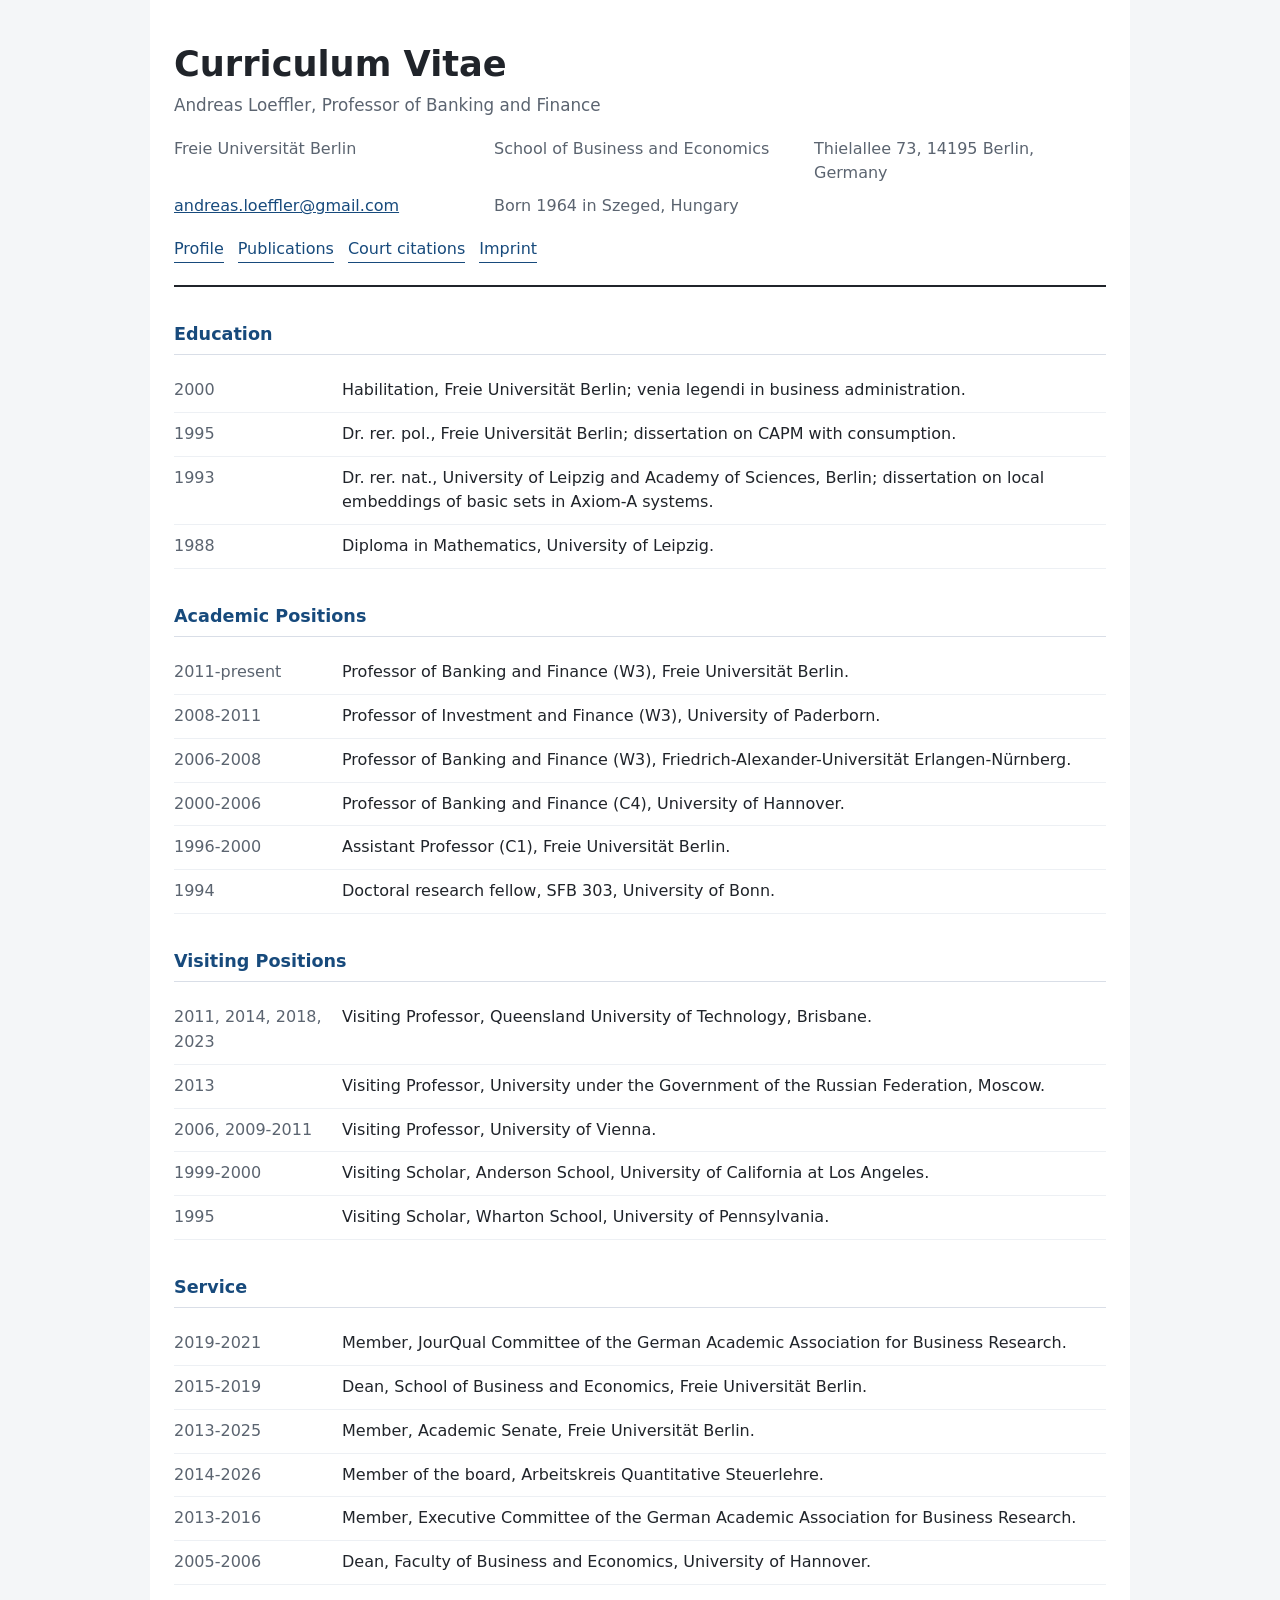
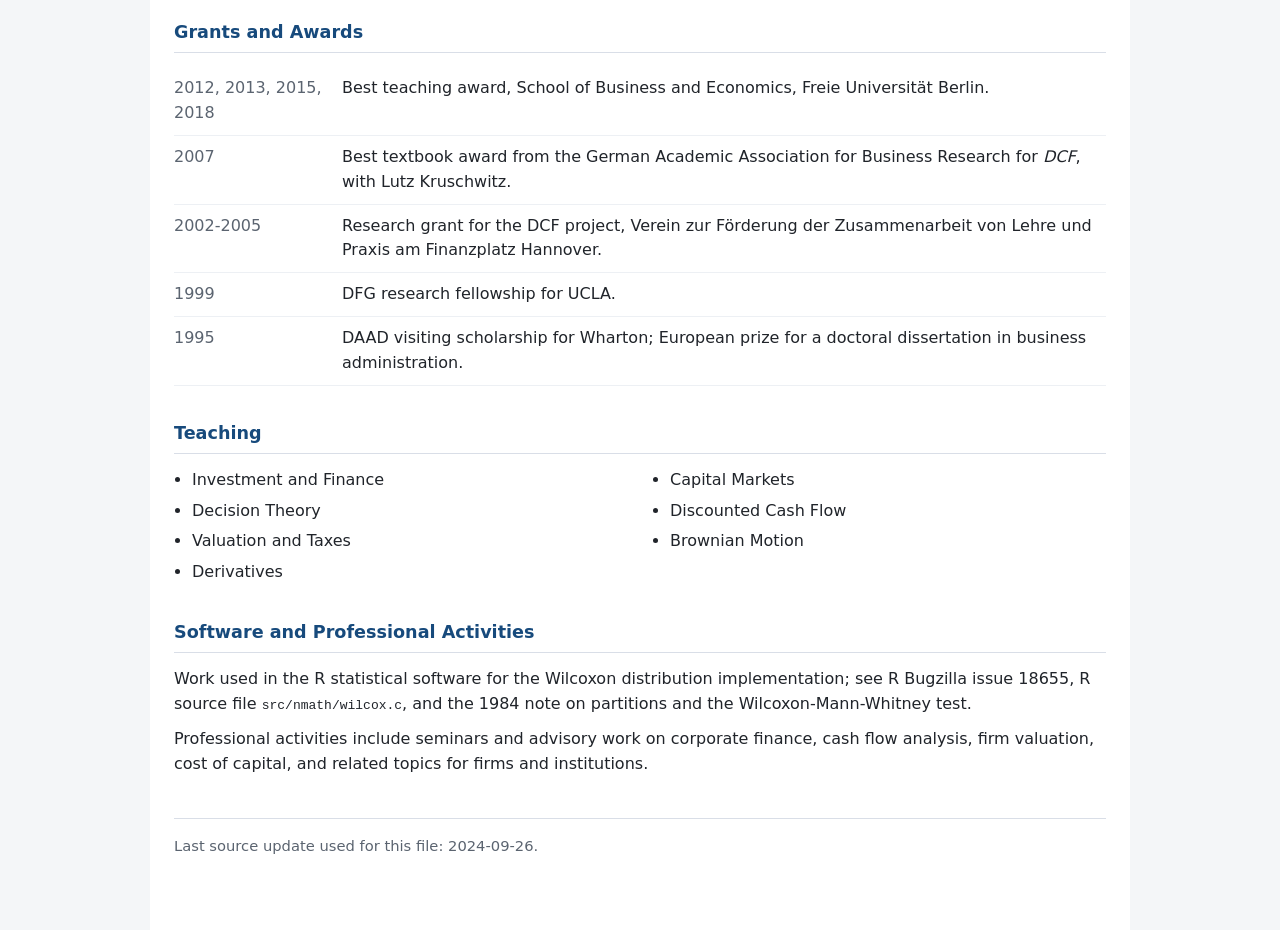
==== cv/index.html @ f2a414c2 "Add formatted CV page" ====
<!doctype html>
<html lang="en">
<head>
  <meta charset="utf-8">
  <meta name="viewport" content="width=device-width, initial-scale=1">
  <title>Curriculum Vitae | Andreas Loeffler</title>
  <style>
    :root {
      color-scheme: light;
      --ink: #20242a;
      --muted: #5b6470;
      --line: #d9dee7;
      --paper: #ffffff;
      --bg: #f4f6f8;
      --accent: #174a7c;
    }

    * {
      box-sizing: border-box;
    }

    body {
      margin: 0;
      font-family: system-ui, -apple-system, BlinkMacSystemFont, "Segoe UI", sans-serif;
      line-height: 1.55;
      color: var(--ink);
      background: var(--bg);
    }

    main {
      max-width: 980px;
      margin: 0 auto;
      padding: 44px 24px 72px;
      background: var(--paper);
      min-height: 100vh;
    }

    header {
      border-bottom: 2px solid var(--ink);
      padding-bottom: 22px;
      margin-bottom: 30px;
    }

    h1 {
      font-size: 2.2rem;
      line-height: 1.15;
      margin: 0 0 8px;
      letter-spacing: 0;
    }

    h2 {
      font-size: 1.1rem;
      margin: 34px 0 14px;
      color: var(--accent);
      border-bottom: 1px solid var(--line);
      padding-bottom: 6px;
      letter-spacing: 0;
    }

    p {
      margin: 0 0 10px;
    }

    a {
      color: var(--accent);
    }

    .subtitle {
      color: var(--muted);
      font-size: 1.05rem;
    }

    .meta {
      display: grid;
      grid-template-columns: repeat(auto-fit, minmax(220px, 1fr));
      gap: 8px 28px;
      margin-top: 18px;
      color: var(--muted);
    }

    .section-list {
      list-style: none;
      padding: 0;
      margin: 0;
    }

    .section-list li {
      display: grid;
      grid-template-columns: 150px 1fr;
      gap: 18px;
      padding: 9px 0;
      border-bottom: 1px solid #edf0f4;
    }

    .year {
      color: var(--muted);
      font-variant-numeric: tabular-nums;
    }

    .compact-list {
      columns: 2;
      column-gap: 42px;
      padding-left: 18px;
      margin: 0;
    }

    .compact-list li {
      break-inside: avoid;
      margin-bottom: 6px;
    }

    .top-links {
      display: flex;
      flex-wrap: wrap;
      gap: 14px;
      margin-top: 18px;
    }

    .top-links a {
      text-decoration: none;
      border-bottom: 1px solid currentColor;
    }

    footer {
      margin-top: 42px;
      padding-top: 16px;
      border-top: 1px solid var(--line);
      color: var(--muted);
      font-size: 0.92rem;
    }

    @media (max-width: 640px) {
      main {
        padding: 30px 18px 54px;
      }

      .section-list li {
        grid-template-columns: 1fr;
        gap: 2px;
      }

      .compact-list {
        columns: 1;
      }
    }
  </style>
</head>
<body>
  <main>
    <header>
      <h1>Curriculum Vitae</h1>
      <p class="subtitle">Andreas Loeffler, Professor of Banking and Finance</p>
      <div class="meta">
        <div>Freie Universität Berlin</div>
        <div>School of Business and Economics</div>
        <div>Thielallee 73, 14195 Berlin, Germany</div>
        <div><a href="mailto:andreas.loeffler@gmail.com">andreas.loeffler@gmail.com</a></div>
        <div>Born 1964 in Szeged, Hungary</div>
      </div>
      <nav class="top-links" aria-label="Profile navigation">
        <a href="../">Profile</a>
        <a href="../publications/publications.md">Publications</a>
        <a href="../publications/court-citations.md">Court citations</a>
        <a href="../#imprint">Imprint</a>
      </nav>
    </header>

    <section>
      <h2>Education</h2>
      <ul class="section-list">
        <li><span class="year">2000</span><span>Habilitation, Freie Universität Berlin; venia legendi in business administration.</span></li>
        <li><span class="year">1995</span><span>Dr. rer. pol., Freie Universität Berlin; dissertation on CAPM with consumption.</span></li>
        <li><span class="year">1993</span><span>Dr. rer. nat., University of Leipzig and Academy of Sciences, Berlin; dissertation on local embeddings of basic sets in Axiom-A systems.</span></li>
        <li><span class="year">1988</span><span>Diploma in Mathematics, University of Leipzig.</span></li>
      </ul>
    </section>

    <section>
      <h2>Academic Positions</h2>
      <ul class="section-list">
        <li><span class="year">2011-present</span><span>Professor of Banking and Finance (W3), Freie Universität Berlin.</span></li>
        <li><span class="year">2008-2011</span><span>Professor of Investment and Finance (W3), University of Paderborn.</span></li>
        <li><span class="year">2006-2008</span><span>Professor of Banking and Finance (W3), Friedrich-Alexander-Universität Erlangen-Nürnberg.</span></li>
        <li><span class="year">2000-2006</span><span>Professor of Banking and Finance (C4), University of Hannover.</span></li>
        <li><span class="year">1996-2000</span><span>Assistant Professor (C1), Freie Universität Berlin.</span></li>
        <li><span class="year">1994</span><span>Doctoral research fellow, SFB 303, University of Bonn.</span></li>
      </ul>
    </section>

    <section>
      <h2>Visiting Positions</h2>
      <ul class="section-list">
        <li><span class="year">2011, 2014, 2018, 2023</span><span>Visiting Professor, Queensland University of Technology, Brisbane.</span></li>
        <li><span class="year">2013</span><span>Visiting Professor, University under the Government of the Russian Federation, Moscow.</span></li>
        <li><span class="year">2006, 2009-2011</span><span>Visiting Professor, University of Vienna.</span></li>
        <li><span class="year">1999-2000</span><span>Visiting Scholar, Anderson School, University of California at Los Angeles.</span></li>
        <li><span class="year">1995</span><span>Visiting Scholar, Wharton School, University of Pennsylvania.</span></li>
      </ul>
    </section>

    <section>
      <h2>Service</h2>
      <ul class="section-list">
        <li><span class="year">2019-2021</span><span>Member, JourQual Committee of the German Academic Association for Business Research.</span></li>
        <li><span class="year">2015-2019</span><span>Dean, School of Business and Economics, Freie Universität Berlin.</span></li>
        <li><span class="year">2013-2025</span><span>Member, Academic Senate, Freie Universität Berlin.</span></li>
        <li><span class="year">2014-2026</span><span>Member of the board, Arbeitskreis Quantitative Steuerlehre.</span></li>
        <li><span class="year">2013-2016</span><span>Member, Executive Committee of the German Academic Association for Business Research.</span></li>
        <li><span class="year">2005-2006</span><span>Dean, Faculty of Business and Economics, University of Hannover.</span></li>
      </ul>
    </section>

    <section>
      <h2>Grants and Awards</h2>
      <ul class="section-list">
        <li><span class="year">2012, 2013, 2015, 2018</span><span>Best teaching award, School of Business and Economics, Freie Universität Berlin.</span></li>
        <li><span class="year">2007</span><span>Best textbook award from the German Academic Association for Business Research for <em>DCF</em>, with Lutz Kruschwitz.</span></li>
        <li><span class="year">2002-2005</span><span>Research grant for the DCF project, Verein zur Förderung der Zusammenarbeit von Lehre und Praxis am Finanzplatz Hannover.</span></li>
        <li><span class="year">1999</span><span>DFG research fellowship for UCLA.</span></li>
        <li><span class="year">1995</span><span>DAAD visiting scholarship for Wharton; European prize for a doctoral dissertation in business administration.</span></li>
      </ul>
    </section>

    <section>
      <h2>Teaching</h2>
      <ul class="compact-list">
        <li>Investment and Finance</li>
        <li>Decision Theory</li>
        <li>Valuation and Taxes</li>
        <li>Derivatives</li>
        <li>Capital Markets</li>
        <li>Discounted Cash Flow</li>
        <li>Brownian Motion</li>
      </ul>
    </section>

    <section>
      <h2>Software and Professional Activities</h2>
      <p>Work used in the R statistical software for the Wilcoxon distribution implementation; see R Bugzilla issue 18655, R source file <code>src/nmath/wilcox.c</code>, and the 1984 note on partitions and the Wilcoxon-Mann-Whitney test.</p>
      <p>Professional activities include seminars and advisory work on corporate finance, cash flow analysis, firm valuation, cost of capital, and related topics for firms and institutions.</p>
    </section>

    <footer>
      Last source update used for this file: 2024-09-26.
    </footer>
  </main>
</body>
</html>
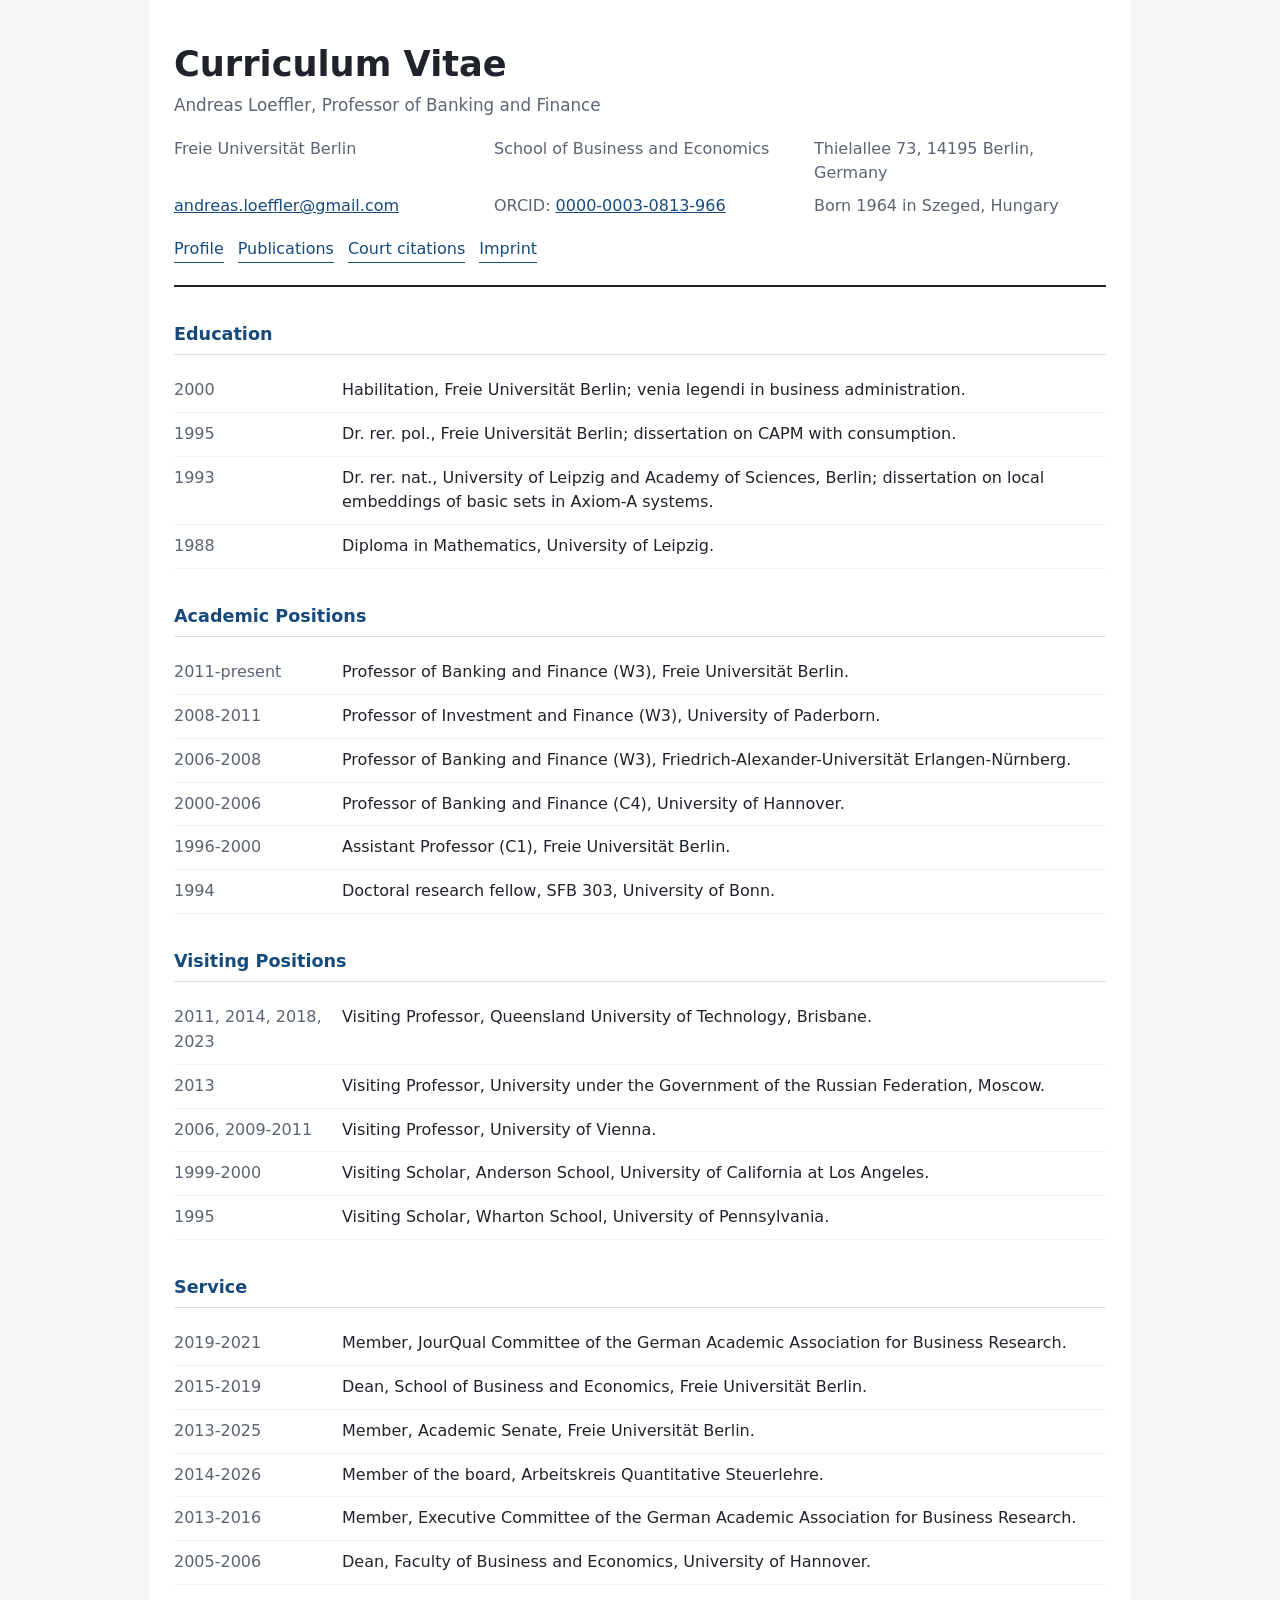
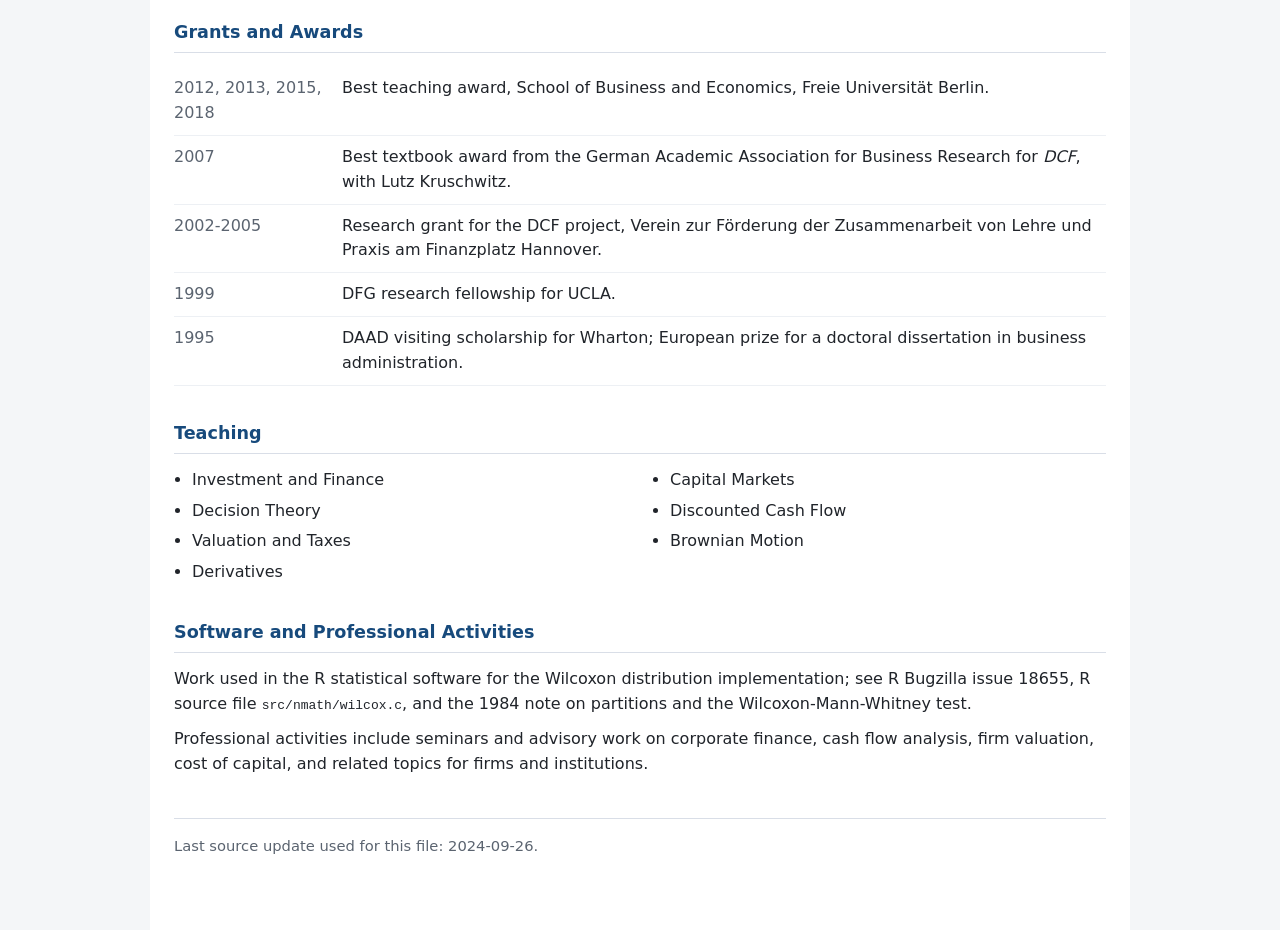
==== commit ec6aa1b5: "Add ORCID to CV" ====
--- a/cv/index.html
+++ b/cv/index.html
@@ -155,6 +155,7 @@
         <div>School of Business and Economics</div>
         <div>Thielallee 73, 14195 Berlin, Germany</div>
         <div><a href="mailto:andreas.loeffler@gmail.com">andreas.loeffler@gmail.com</a></div>
+        <div>ORCID: <a href="https://orcid.org/0000-0003-0813-966">0000-0003-0813-966</a></div>
         <div>Born 1964 in Szeged, Hungary</div>
       </div>
       <nav class="top-links" aria-label="Profile navigation">
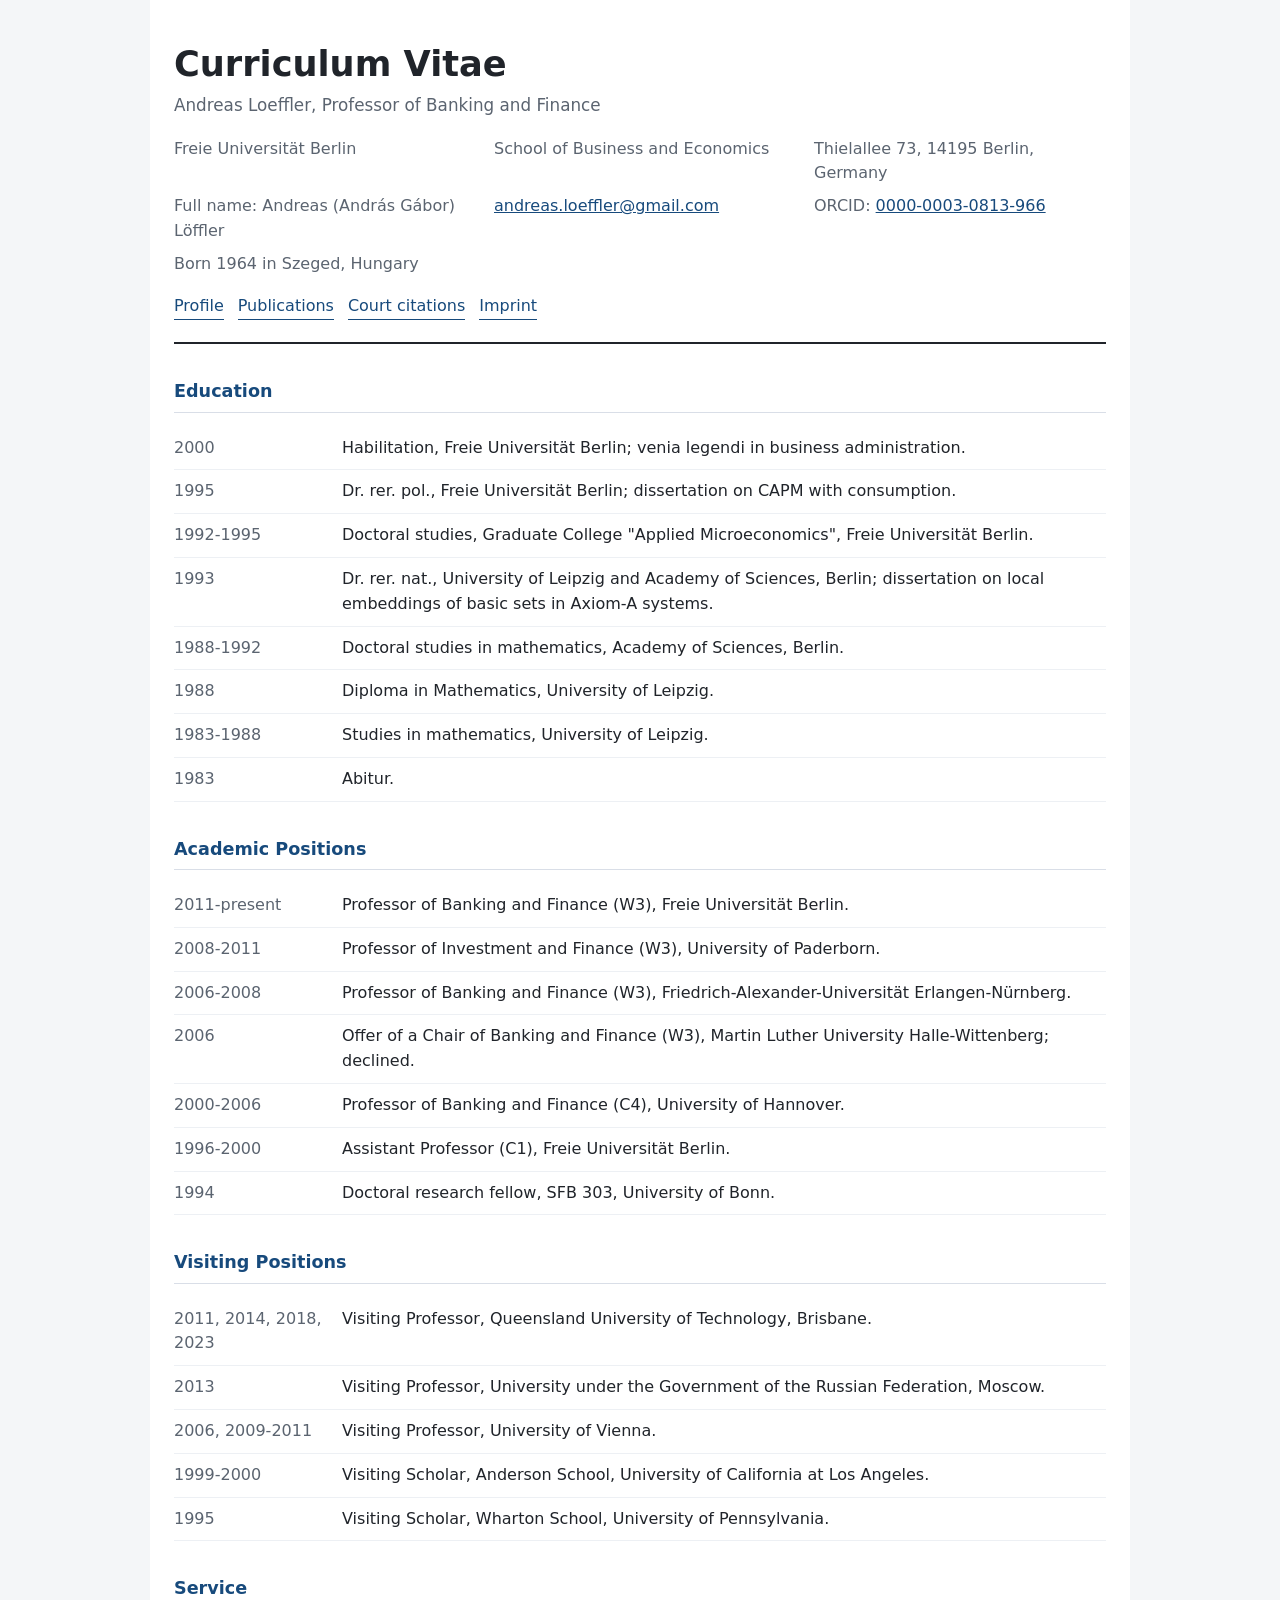
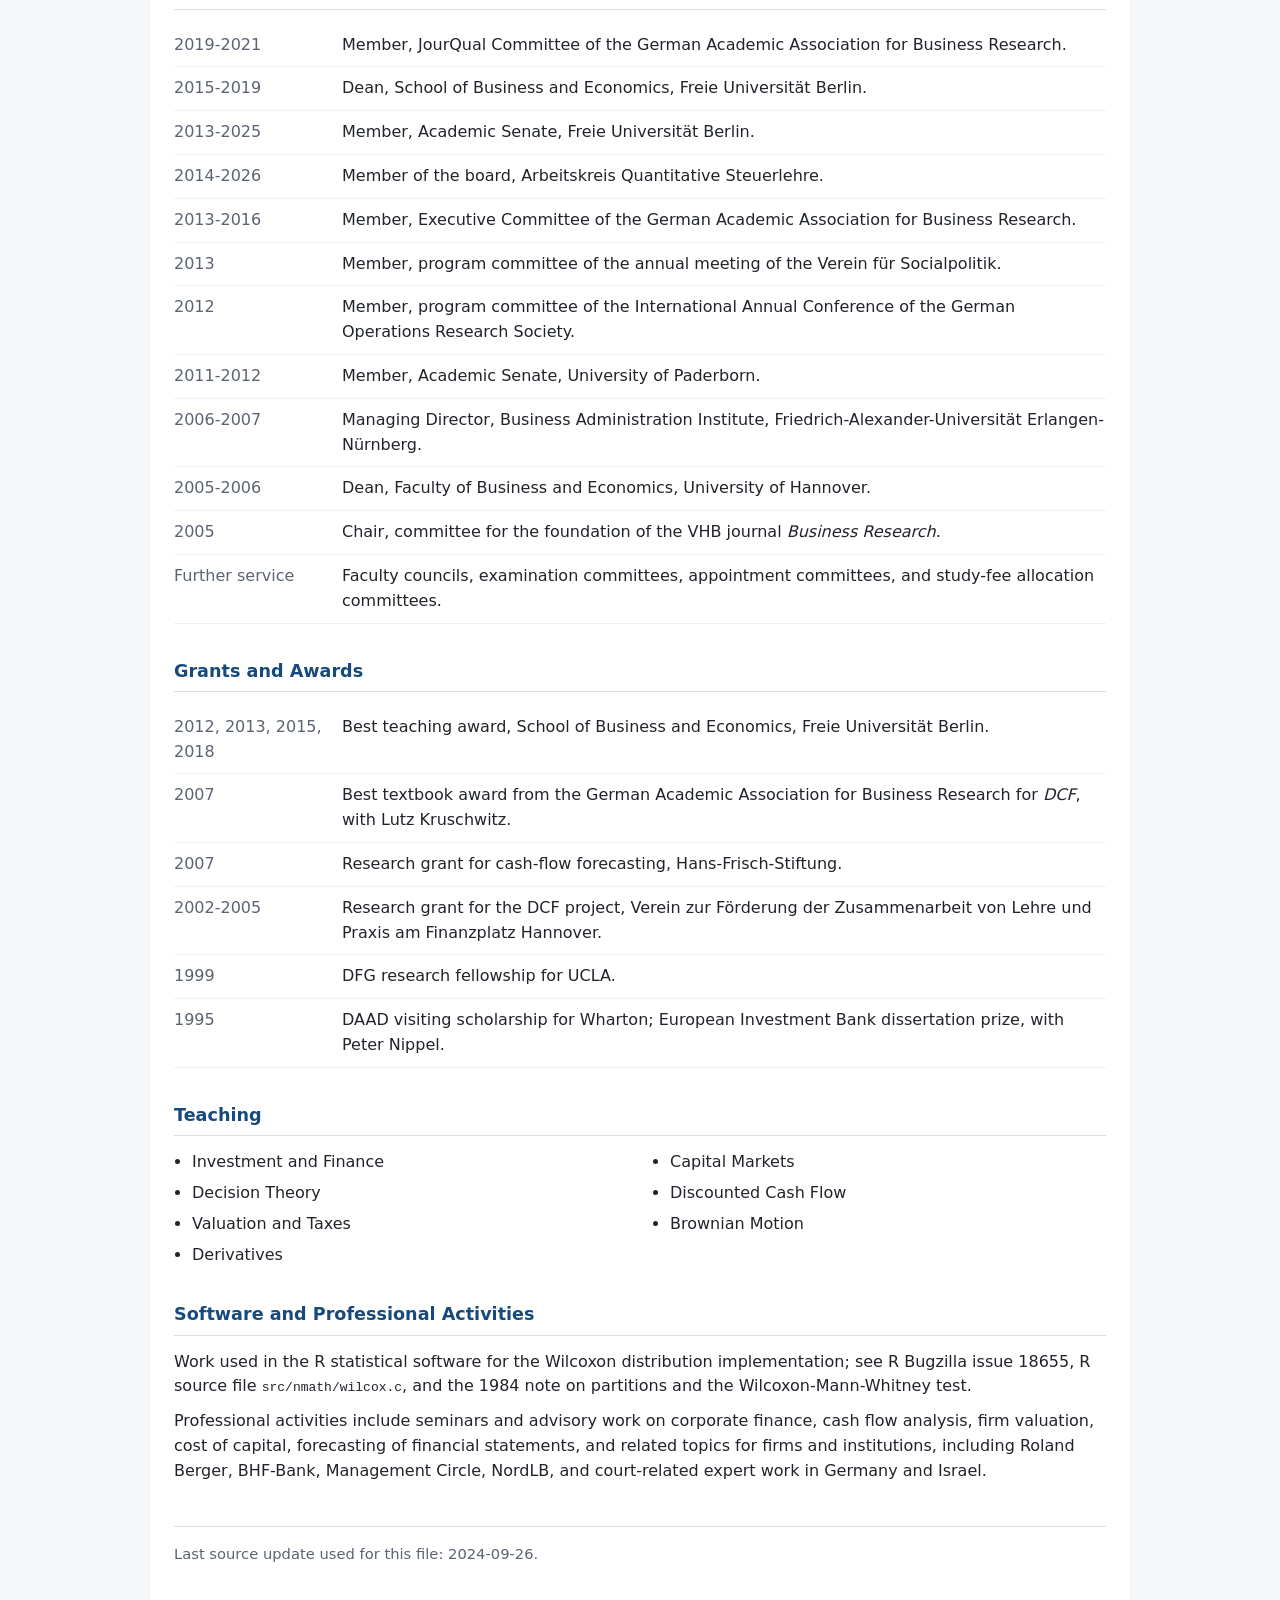
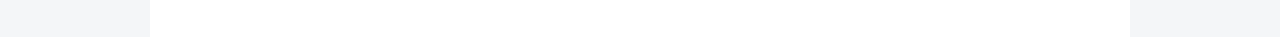
==== commit b93195fe: "Supplement CV from Word source" ====
--- a/cv/index.html
+++ b/cv/index.html
@@ -154,14 +154,15 @@
         <div>Freie Universität Berlin</div>
         <div>School of Business and Economics</div>
         <div>Thielallee 73, 14195 Berlin, Germany</div>
+        <div>Full name: Andreas (András Gábor) Löffler</div>
         <div><a href="mailto:andreas.loeffler@gmail.com">andreas.loeffler@gmail.com</a></div>
         <div>ORCID: <a href="https://orcid.org/0000-0003-0813-966">0000-0003-0813-966</a></div>
         <div>Born 1964 in Szeged, Hungary</div>
       </div>
       <nav class="top-links" aria-label="Profile navigation">
         <a href="../">Profile</a>
-        <a href="../publications/publications.md">Publications</a>
-        <a href="../publications/court-citations.md">Court citations</a>
+        <a href="../publications/">Publications</a>
+        <a href="../publications/court-citations/">Court citations</a>
         <a href="../#imprint">Imprint</a>
       </nav>
     </header>
@@ -171,8 +172,12 @@
       <ul class="section-list">
         <li><span class="year">2000</span><span>Habilitation, Freie Universität Berlin; venia legendi in business administration.</span></li>
         <li><span class="year">1995</span><span>Dr. rer. pol., Freie Universität Berlin; dissertation on CAPM with consumption.</span></li>
+        <li><span class="year">1992-1995</span><span>Doctoral studies, Graduate College "Applied Microeconomics", Freie Universität Berlin.</span></li>
         <li><span class="year">1993</span><span>Dr. rer. nat., University of Leipzig and Academy of Sciences, Berlin; dissertation on local embeddings of basic sets in Axiom-A systems.</span></li>
+        <li><span class="year">1988-1992</span><span>Doctoral studies in mathematics, Academy of Sciences, Berlin.</span></li>
         <li><span class="year">1988</span><span>Diploma in Mathematics, University of Leipzig.</span></li>
+        <li><span class="year">1983-1988</span><span>Studies in mathematics, University of Leipzig.</span></li>
+        <li><span class="year">1983</span><span>Abitur.</span></li>
       </ul>
     </section>
 
@@ -182,6 +187,7 @@
         <li><span class="year">2011-present</span><span>Professor of Banking and Finance (W3), Freie Universität Berlin.</span></li>
         <li><span class="year">2008-2011</span><span>Professor of Investment and Finance (W3), University of Paderborn.</span></li>
         <li><span class="year">2006-2008</span><span>Professor of Banking and Finance (W3), Friedrich-Alexander-Universität Erlangen-Nürnberg.</span></li>
+        <li><span class="year">2006</span><span>Offer of a Chair of Banking and Finance (W3), Martin Luther University Halle-Wittenberg; declined.</span></li>
         <li><span class="year">2000-2006</span><span>Professor of Banking and Finance (C4), University of Hannover.</span></li>
         <li><span class="year">1996-2000</span><span>Assistant Professor (C1), Freie Universität Berlin.</span></li>
         <li><span class="year">1994</span><span>Doctoral research fellow, SFB 303, University of Bonn.</span></li>
@@ -207,7 +213,13 @@
         <li><span class="year">2013-2025</span><span>Member, Academic Senate, Freie Universität Berlin.</span></li>
         <li><span class="year">2014-2026</span><span>Member of the board, Arbeitskreis Quantitative Steuerlehre.</span></li>
         <li><span class="year">2013-2016</span><span>Member, Executive Committee of the German Academic Association for Business Research.</span></li>
+        <li><span class="year">2013</span><span>Member, program committee of the annual meeting of the Verein für Socialpolitik.</span></li>
+        <li><span class="year">2012</span><span>Member, program committee of the International Annual Conference of the German Operations Research Society.</span></li>
+        <li><span class="year">2011-2012</span><span>Member, Academic Senate, University of Paderborn.</span></li>
+        <li><span class="year">2006-2007</span><span>Managing Director, Business Administration Institute, Friedrich-Alexander-Universität Erlangen-Nürnberg.</span></li>
         <li><span class="year">2005-2006</span><span>Dean, Faculty of Business and Economics, University of Hannover.</span></li>
+        <li><span class="year">2005</span><span>Chair, committee for the foundation of the VHB journal <em>Business Research</em>.</span></li>
+        <li><span class="year">Further service</span><span>Faculty councils, examination committees, appointment committees, and study-fee allocation committees.</span></li>
       </ul>
     </section>
 
@@ -216,9 +228,10 @@
       <ul class="section-list">
         <li><span class="year">2012, 2013, 2015, 2018</span><span>Best teaching award, School of Business and Economics, Freie Universität Berlin.</span></li>
         <li><span class="year">2007</span><span>Best textbook award from the German Academic Association for Business Research for <em>DCF</em>, with Lutz Kruschwitz.</span></li>
+        <li><span class="year">2007</span><span>Research grant for cash-flow forecasting, Hans-Frisch-Stiftung.</span></li>
         <li><span class="year">2002-2005</span><span>Research grant for the DCF project, Verein zur Förderung der Zusammenarbeit von Lehre und Praxis am Finanzplatz Hannover.</span></li>
         <li><span class="year">1999</span><span>DFG research fellowship for UCLA.</span></li>
-        <li><span class="year">1995</span><span>DAAD visiting scholarship for Wharton; European prize for a doctoral dissertation in business administration.</span></li>
+        <li><span class="year">1995</span><span>DAAD visiting scholarship for Wharton; European Investment Bank dissertation prize, with Peter Nippel.</span></li>
       </ul>
     </section>
 
@@ -238,7 +251,7 @@
     <section>
       <h2>Software and Professional Activities</h2>
       <p>Work used in the R statistical software for the Wilcoxon distribution implementation; see R Bugzilla issue 18655, R source file <code>src/nmath/wilcox.c</code>, and the 1984 note on partitions and the Wilcoxon-Mann-Whitney test.</p>
-      <p>Professional activities include seminars and advisory work on corporate finance, cash flow analysis, firm valuation, cost of capital, and related topics for firms and institutions.</p>
+      <p>Professional activities include seminars and advisory work on corporate finance, cash flow analysis, firm valuation, cost of capital, forecasting of financial statements, and related topics for firms and institutions, including Roland Berger, BHF-Bank, Management Circle, NordLB, and court-related expert work in Germany and Israel.</p>
     </section>
 
     <footer>
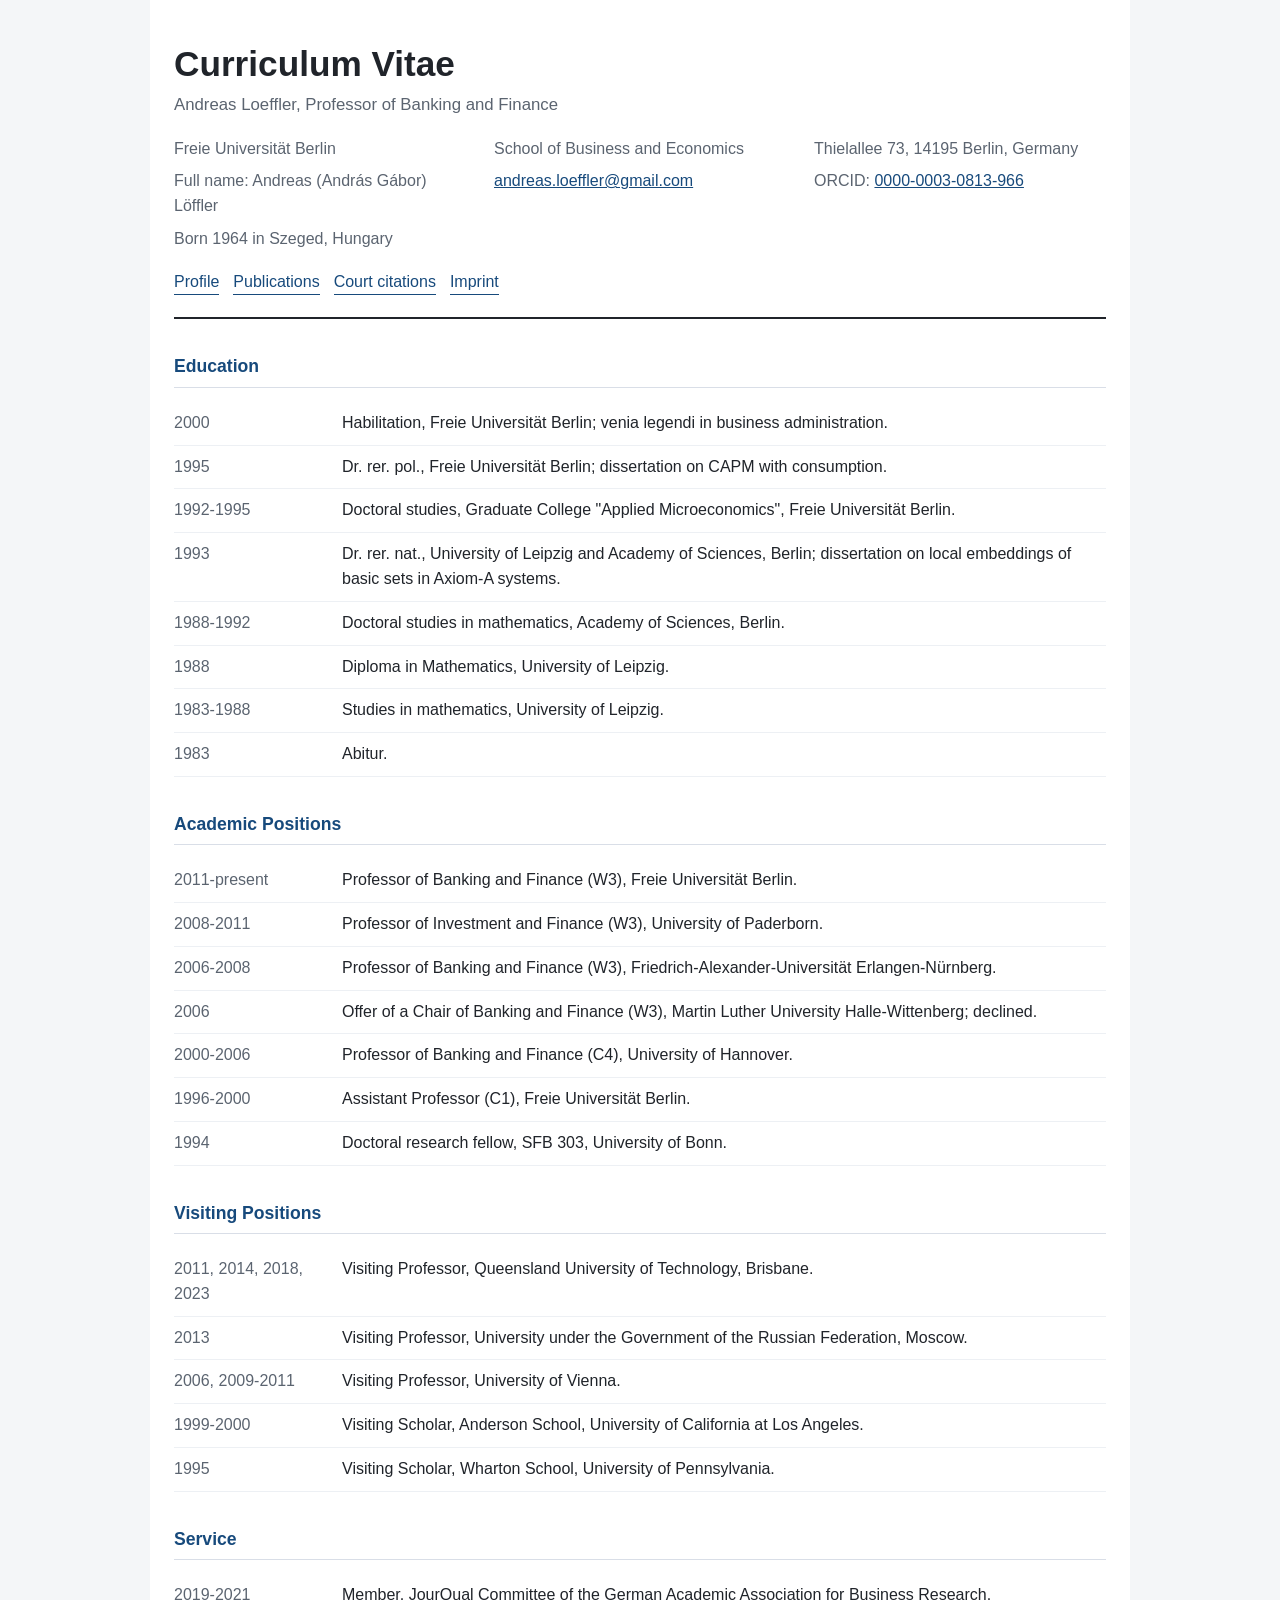
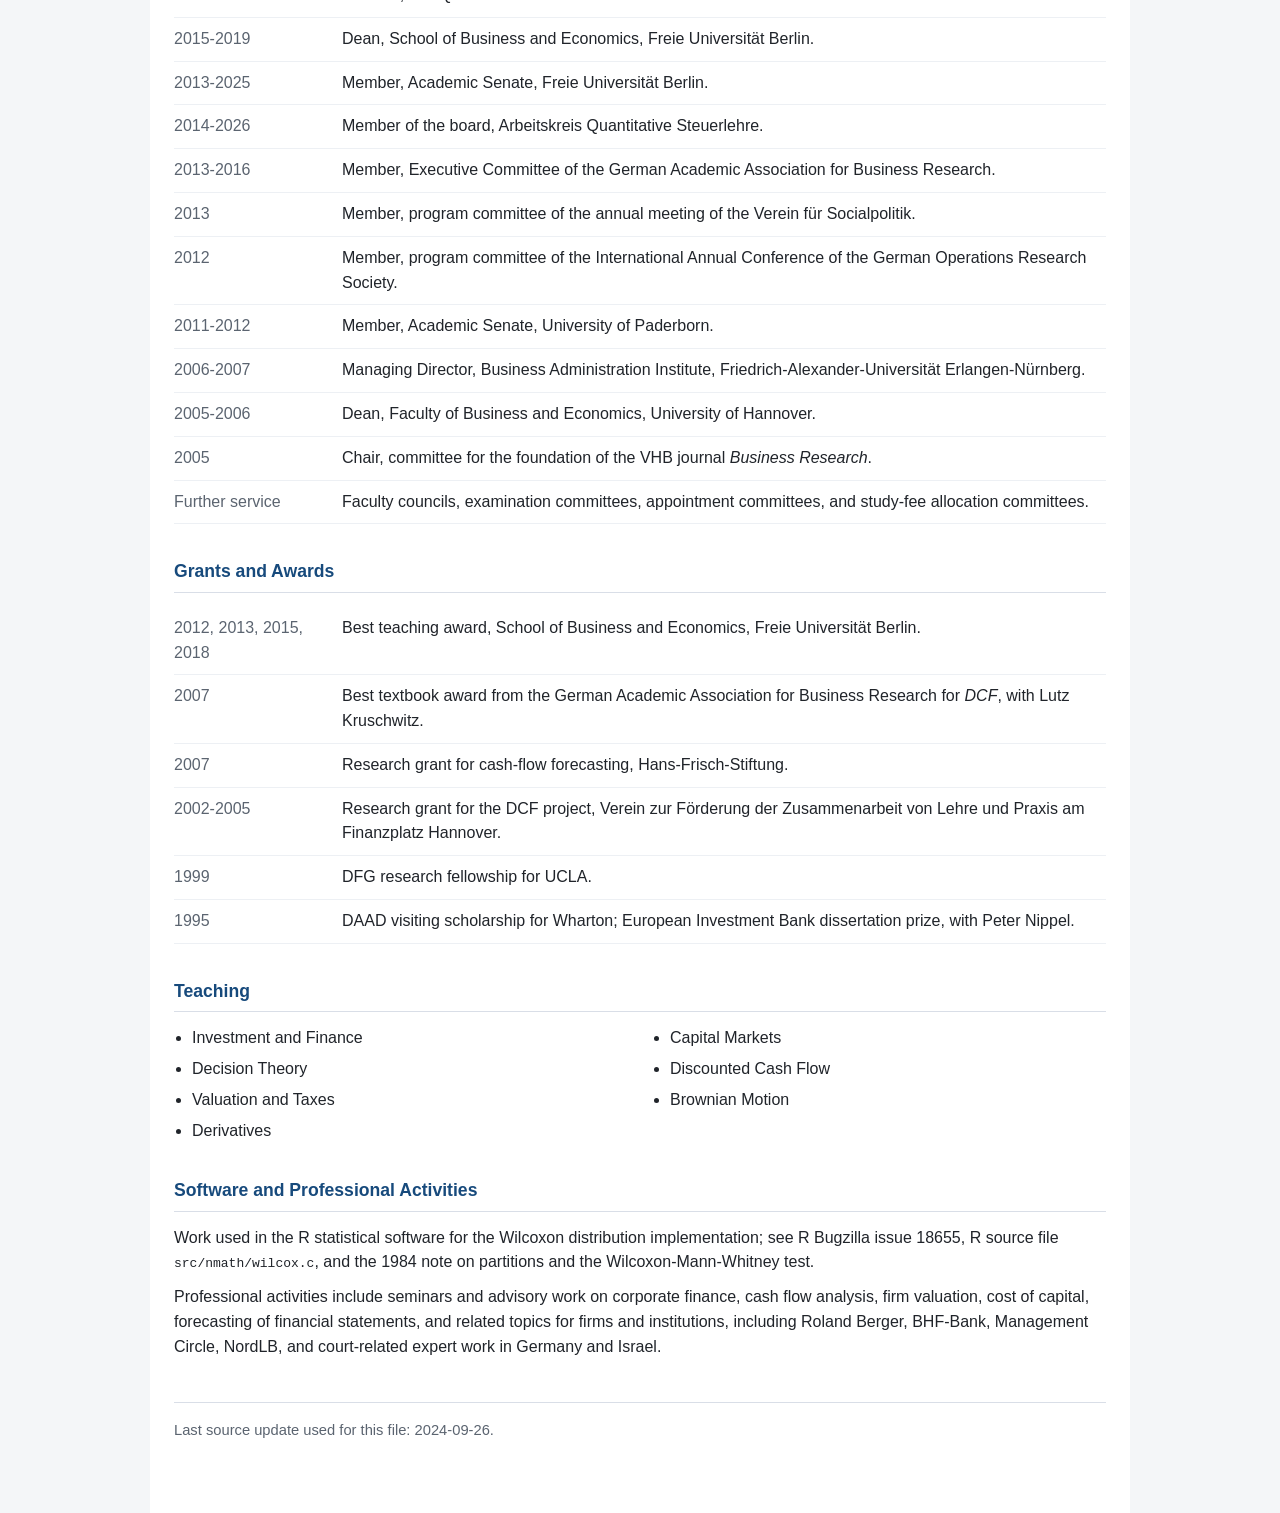
==== commit 24fbadb7: "Use Helvetica font stack" ====
--- a/cv/index.html
+++ b/cv/index.html
@@ -21,7 +21,7 @@
 
     body {
       margin: 0;
-      font-family: system-ui, -apple-system, BlinkMacSystemFont, "Segoe UI", sans-serif;
+      font-family: "Helvetica Neue", Helvetica, Arial, sans-serif;
       line-height: 1.55;
       color: var(--ink);
       background: var(--bg);
